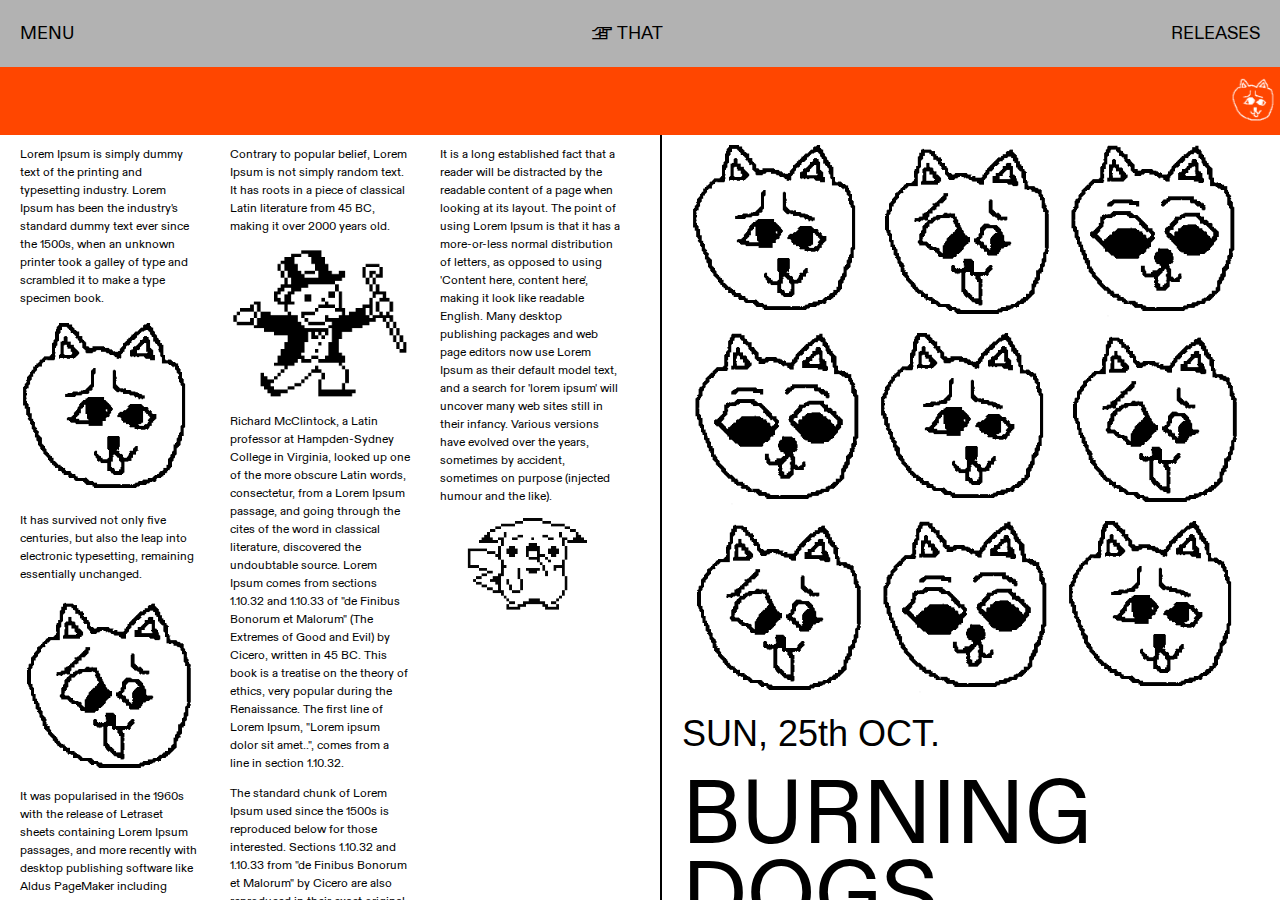
==== index.html @ 6359e63d "Add files via upload" ====
<!DOCTYPE html>
<html lang="en">
<title>GH Digital Strategy Consulting</title>
<meta http-equiv="Content-Type" content="text/html" charset="UTF-8">
<meta name="viewport" content="width=device-width, initial-scale=1">
<link rel="stylesheet" href="https://www.w3schools.com/w3css/4/w3.css">
<link rel="stylesheet" href="main.css">
<script src="https://ajax.googleapis.com/ajax/libs/jquery/3.6.0/jquery.min.js"></script>
<script src="script.js"></script>
<style>
</style>

<!--<link rel="apple-touch-icon" sizes="180x180" href="/apple-touch-icon.png">
<link rel="icon" type="image/png" sizes="32x32" href="/favicon-32x32.png">
<link rel="icon" type="image/png" sizes="16x16" href="/favicon-16x16.png">
<link rel="manifest" href="/site.webmanifest">
<link rel="mask-icon" href="/safari-pinned-tab.svg" color="#5bbad5">
<meta name="msapplication-TileColor" content="#678fa6">
<meta name="theme-color" content="#ffffff">-->



<!--BODY-->
<body>
    <header>
        <!--p>MENU</p-->
        <div class="dropdown">
            <p class="dropbtn">MENU</p>
            <div class="dropdown-content">
                <a href="#news">NEWS</a>
                <a href="#events">EVENTS</a>
                <a href="#about">ABOUT</a>
            </div>
        </div>
        <div id='logo'>
            <!--svg id="Livello_1" data-name="Livello 1" xmlns="http://www.w3.org/2000/svg" width="auto" height="1em" viewBox="0 0 880.6 565.52">
              <path d="M578.71,274.7H876.82v69.48H578.71Zm0,128.46h102.6v73.52H578.71ZM438.14,530H681.31v68.67H438.14ZM681.31,724.7l-243.17-.81V653.6H681.31ZM334.73,600.28l42.81-44.43v168H60v59H741.9V402.35H940.64v-185H294.33L162.65,349.84H60V412H190.11L322.61,274.7H516.5V475.87H438.94V343.37H378.35V472.64l-71.9,67.86h-101v59.78Z" transform="translate(-60.04 -217.34)"/>
            </svg-->
            <p class='logo_mano 0'> THAT</p>
            <img class='logo_mano 1 hidden' src='mani/mano-1.png'>
            <img class='logo_mano 2 hidden' src='mani/mano-2.png'>
            <img class='logo_mano 3 hidden' src='mani/mano-3.png'>
            <img class='logo_mano 4 hidden' src='mani/mano-4.png'>
            <img class='logo_mano 5 hidden' src='mani/mano-5.png'>
            <img class='logo_mano 6 hidden' src='mani/mano-6.png'>
            <img class='logo_mano 7 hidden' src='mani/mano-7.png'>
        </div>
        <p onclick='alert("website in construction!")'>RELEASES</p>
    </header>
    <section class='first'>
        <marquee>
            <img src='gattocarlo.png'>
            <img src='gattocarlo1.png'>
            <img src='gattocarlo2.png'>
            15.06.23 — BURNING DOGS NEW ALBUM RELEASE — CAT FOOD — IN STREAMING AND STORES
        </marquee>
        <div class='mainArea'>
            <div class='columns'>
                <div class='columns_inside column_1'>
                    <p>Lorem Ipsum is simply dummy text of the printing and typesetting industry. Lorem Ipsum has been the industry's standard dummy text ever since the 1500s, when an unknown printer took a galley of type and scrambled it to make a type specimen book.<p>
                    <figure>
                        <img src='gattocarlo.png'>
                    </figure>
                    <p>It has survived not only five centuries, but also the leap into electronic typesetting, remaining essentially unchanged.</p>
                    <figure>
                        <img src='gattocarlo2.png'>
                    </figure>
                    <p>It was popularised in the 1960s with the release of Letraset sheets containing Lorem Ipsum passages, and more recently with desktop publishing software like Aldus PageMaker including versions of Lorem Ipsum.</p>
                </div>
                <div class='columns_inside column_2'>
                    <p>Contrary to popular belief, Lorem Ipsum is not simply random text. It has roots in a piece of classical Latin literature from 45 BC, making it over 2000 years old.</p>
                    <figure>
                        <img src='monopoly.gif'>
                    </figure>
                    <p>Richard McClintock, a Latin professor at Hampden-Sydney College in Virginia, looked up one of the more obscure Latin words, consectetur, from a Lorem Ipsum passage, and going through the cites of the word in classical literature, discovered the undoubtable source. Lorem Ipsum comes from sections 1.10.32 and 1.10.33 of "de Finibus Bonorum et Malorum" (The Extremes of Good and Evil) by Cicero, written in 45 BC. This book is a treatise on the theory of ethics, very popular during the Renaissance. The first line of Lorem Ipsum, "Lorem ipsum dolor sit amet..", comes from a line in section 1.10.32.</p>
                    <p>The standard chunk of Lorem Ipsum used since the 1500s is reproduced below for those interested. Sections 1.10.32 and 1.10.33 from "de Finibus Bonorum et Malorum" by Cicero are also reproduced in their exact original form, accompanied by English versions from the 1914 translation by H. Rackham.</p>
                    <br>
                </div>
                <div class='columns_inside column_3'>
                    <p>It is a long established fact that a reader will be distracted by the readable content of a page when looking at its layout. The point of using Lorem Ipsum is that it has a more-or-less normal distribution of letters, as opposed to using 'Content here, content here', making it look like readable English. Many desktop publishing packages and web page editors now use Lorem Ipsum as their default model text, and a search for 'lorem ipsum' will uncover many web sites still in their infancy. Various versions have evolved over the years, sometimes by accident, sometimes on purpose (injected humour and the like).</p>
                    <figure>
                        <img src='pikachu.png'>
                    </figure>
                </div>
            </div>
            <div class='right_side'>
                <div class="row"> 
                    <div class="column">
                        <img src='gattocarlo.png'>
                        <img src='gattocarlo1.png'>
                        <img src='gattocarlo2.png'>
                    </div>
                    <div class="column">
                        <img src='gattocarlo2.png'>
                        <img src='gattocarlo.png'>
                        <img src='gattocarlo1.png'>
                    </div>
                    <div class="column">
                        <img src='gattocarlo1.png'>
                        <img src='gattocarlo2.png'>
                        <img src='gattocarlo.png'>
                    </div>
                </div>
                <h1>SUN, 25th OCT.</h1>
                <p class='bigTitle'>BURNING DOGS</p class='bigTitle'>
                <br>
                <p class='bigTitle'>21:00–04:00</p class='bigTitle'>
                <div class='columns'>
                    <div class='columns_inside column_1'>
                        <p><b>Lorem Ipsum</b> is simply dummy text of the printing and typesetting industry. Lorem Ipsum has been the industry's standard dummy text ever since the 1500s, when an unknown printer took a galley of type and scrambled it to make a type specimen book.<p>
                    </div>
                    <div class='columns_inside column_2'>
                        <p><b>Contrary to popular belief</b>, Lorem Ipsum is not simply random text. It has roots in a piece of classical Latin literature from 45 BC, making it over 2000 years old.</p>
                        <p>Richard McClintock, a Latin professor at Hampden-Sydney College in Virginia, looked up one of the more obscure Latin words.</p>
                    </div>
                </div>
                <div class="row row_black"> 
                    <div class="column">
                        <img src='gattocarlo.png'>
                        <img src='gattocarlo1.png'>
                        <img src='gattocarlo2.png'>
                    </div>
                    <div class="column">
                        <img src='gattocarlo2.png'>
                        <img src='gattocarlo.png'>
                        <img src='gattocarlo1.png'>
                    </div>
                    <div class="column">
                        <img src='gattocarlo1.png'>
                        <img src='gattocarlo2.png'>
                        <img src='gattocarlo.png'>
                    </div>
                </div>
            </div>
        </div>
    </section>
    <p>ciao</p>
</body>

</html>
---- main.css ----
/*OVERALL*/
@font-face{
  font-family: Diatype;
  src: url(ThatDiatype-Regular.woff);
  font-weight: lighter;
  font-style: normal;
}

:root {
	--fontSizeS: .8em;
	--fontSizeM: 1.2em;
	--fontSizeL: 3em;
	--grey: #b2b2b2;
	--orange: rgb(255,70,0);
	--black: #161616;
	--margin: 20px;
}

* {
	font-family: Diatype;

  /*unselectable*/
  -webkit-user-select: none;  
  -moz-user-select: none;
  -ms-user-select: none;
  user-select: none;

  /*hide scrollbar*/
  -ms-overflow-style: none;
  scrollbar-width: none;

  cursor: url("data:image/svg+xml,%3Csvg id='Livello_1' data-name='Livello 1' xmlns='http://www.w3.org/2000/svg' width='45' height='30' viewBox='0 0 66.04 85.66'%3E%3Cdefs%3E%3Cstyle%3E .cls-1 %7B fill: %23fff; %7D %3C/style%3E%3C/defs%3E%3Cpolygon class='cls-1' points='42.15 83.9 64.35 61.7 57.63 54.99 57.63 39.51 21.86 3.75 15.28 10.34 26.68 21.74 3.34 45.08 42.15 83.9'/%3E%3Cpath d='M35.65,29,18,11.29l4.12-4.11L39.77,24.84ZM27.8,36.8l-6.07-6.08,4.35-4.36,6.08,6.08Zm1.1,15.55L14.5,37.94l4.06-4.06L33,48.28ZM11.25,41.2,25.66,55.61l-4.17,4.16L7,45.41Zm31.34,25,3.54-3.54-6-6-.24-8.28,7.66-7.66L44,37.18,36.13,45l-4.59-4.59L43.45,28.52,54.94,40l-.29,16,7.71,7.71L66,60,60,53.93l0-15.65L21.73,0l-11,11L22.54,22.73,0,45.27,40.39,85.66l3.49-3.49L25.08,63.36l10-10-.1,5.16Z'/%3E%3C/svg%3E%0A"), pointer!important;
}
*::-webkit-scrollbar {
  display: none;
}

body {
	padding: var(--margin);
}

header {
	position: fixed;
	top: 0;
	left: 0;
	width: 100%;
	padding: var(--margin);
	background-color: var(--grey);
	display: flex;
	justify-content: space-between;
	font-size: var(--fontSizeM);
	z-index: 2;
}

header p {
	position: relative;
	margin: 0;
}
header #logo {
	display: flex;
	align-items: baseline;
}
header #logo p {
	margin-left: 10px;
}

header p:not(.logo_mano):hover {
	color: white;
	background-color: var(--black);
}
/*header p.header_logo:hover {
	background-color: var(--orange);
}*/
header #logo img {
	height: 1.4em;
}
/*header #logo img:hover {
	background-color: var(--orange);
}*/
header #logo .hidden {
	display: none;
}

header .dropbtn {
  background-color: var(--grey);
  color: black;
  padding: 0px;
  border: none;
}

/* The container <div> - needed to position the dropdown content */
header .dropdown {
  position: relative;
  display: inline-block;
}

/* Dropdown Content (Hidden by Default) */
.dropdown-content {
  display: none;
  position: absolute;
  background-color: #f1f1f1;
  min-width: 160px;
  box-shadow: 0px 8px 16px 0px rgba(0,0,0,0.2);
  z-index: 1;
}

/* Links inside the dropdown */
.dropdown-content a {
  color: black;
  padding: 0;
  text-decoration: none;
  display: block;
}

/* Change color of dropdown links on hover */
.dropdown-content a:hover {
	background-color: var(--black);
	color: white;
}

/* Show the dropdown menu on hover */
.dropdown:hover .dropdown-content {
	display: block;
}

/* Change the background color of the dropdown button when the dropdown content is shown */
.dropdown:hover .dropbtn {
	background-color: var(--black);
	color: white;
}




section.first {
	margin-top: calc(1.8em + calc(var(--margin) * 2));
	position: absolute;
	left: 0;
	top: 0;
}
section.first marquee {
	width: 100vw;
	font-size: var(--fontSizeL);
	background-color: var(--orange);
	color: white;
	z-index: 1;
	position: fixed;
}
section.first marquee > img {
	height: 1em;
	margin-bottom: 10px;
	filter: invert();
}

section .mainArea {
	position: relative;
	display: flex;
	margin-top: 4.4em;
	overflow: hidden;
}

section .columns {
	display: flex;
	width: calc(50% - 20px);
	padding-left: var(--margin);
	justify-content: space-between;
	height: calc(100vh - 8.9em);

  overflow: auto;
}
section .columns p {
	font-size: var(--fontSizeS);
}

section .columns > .columns_inside {
	width: 30%;
	padding-bottom: var(--margin);
}
section .columns > .columns_inside figure {
	width: 100%;
	margin: 0;
}
section .columns > .columns_inside figure img {
	width: 100%;
}

section.first .right_side {
	background-color: white;
	width: calc(50% - 20px);
	padding-left: var(--margin);
	padding-right: var(--margin);
	position: absolute;
	top: 0;
	right: 0;
	height: 100%;
	border-left: 2px solid black;

	height: calc(100vh - 8.9em);
  overflow: auto;
}

section.first .right_side p,
section.first .right_side h2 {
	margin: 0;
}


.row {
  display: flex;
  flex-wrap: wrap;
  padding: 0 4px;
}

/* Create four equal columns that sits next to each other */
.column {
  flex: 33%;
  max-width: 33%;
  padding: 0 4px;
}

.column img {
  margin-top: 8px;
  vertical-align: middle;
  width: 100%;
}

.bigTitle {
	font-size: 6em;
	line-height: 90%;
}

section .right_side .columns {
	display: flex;
	width: 100%;
	padding: 0;
	justify-content: space-between;
	margin-top: 10px;
	height: auto;
}
section .right_side .columns > .columns_inside {
	width: 48%;
}
section .right_side .row_black img {
	filter: invert();
	background-color: white;
}
section .right_side .row_black {
	padding: 0;
	margin-bottom: 20px;
} 
section .right_side .row_black .column {
	padding: 0;
}
section .right_side .row_black .column img {
	margin: 0;
}
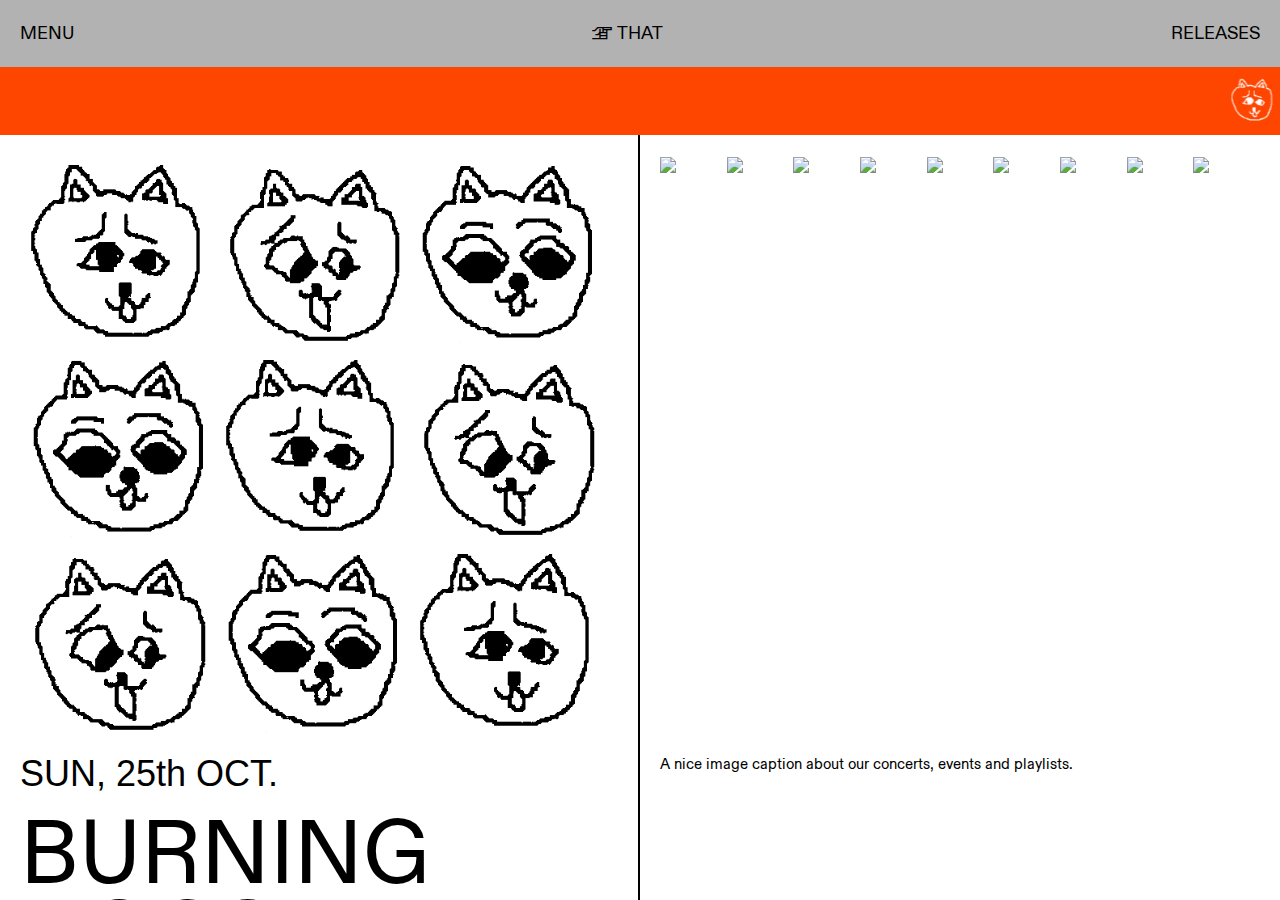
==== commit c8b68272: "Add files via upload" ====
--- a/index.html
+++ b/index.html
@@ -55,36 +55,8 @@
             15.06.23 — BURNING DOGS NEW ALBUM RELEASE — CAT FOOD — IN STREAMING AND STORES
         </marquee>
         <div class='mainArea'>
-            <div class='columns'>
-                <div class='columns_inside column_1'>
-                    <p>Lorem Ipsum is simply dummy text of the printing and typesetting industry. Lorem Ipsum has been the industry's standard dummy text ever since the 1500s, when an unknown printer took a galley of type and scrambled it to make a type specimen book.<p>
-                    <figure>
-                        <img src='gattocarlo.png'>
-                    </figure>
-                    <p>It has survived not only five centuries, but also the leap into electronic typesetting, remaining essentially unchanged.</p>
-                    <figure>
-                        <img src='gattocarlo2.png'>
-                    </figure>
-                    <p>It was popularised in the 1960s with the release of Letraset sheets containing Lorem Ipsum passages, and more recently with desktop publishing software like Aldus PageMaker including versions of Lorem Ipsum.</p>
-                </div>
-                <div class='columns_inside column_2'>
-                    <p>Contrary to popular belief, Lorem Ipsum is not simply random text. It has roots in a piece of classical Latin literature from 45 BC, making it over 2000 years old.</p>
-                    <figure>
-                        <img src='monopoly.gif'>
-                    </figure>
-                    <p>Richard McClintock, a Latin professor at Hampden-Sydney College in Virginia, looked up one of the more obscure Latin words, consectetur, from a Lorem Ipsum passage, and going through the cites of the word in classical literature, discovered the undoubtable source. Lorem Ipsum comes from sections 1.10.32 and 1.10.33 of "de Finibus Bonorum et Malorum" (The Extremes of Good and Evil) by Cicero, written in 45 BC. This book is a treatise on the theory of ethics, very popular during the Renaissance. The first line of Lorem Ipsum, "Lorem ipsum dolor sit amet..", comes from a line in section 1.10.32.</p>
-                    <p>The standard chunk of Lorem Ipsum used since the 1500s is reproduced below for those interested. Sections 1.10.32 and 1.10.33 from "de Finibus Bonorum et Malorum" by Cicero are also reproduced in their exact original form, accompanied by English versions from the 1914 translation by H. Rackham.</p>
-                    <br>
-                </div>
-                <div class='columns_inside column_3'>
-                    <p>It is a long established fact that a reader will be distracted by the readable content of a page when looking at its layout. The point of using Lorem Ipsum is that it has a more-or-less normal distribution of letters, as opposed to using 'Content here, content here', making it look like readable English. Many desktop publishing packages and web page editors now use Lorem Ipsum as their default model text, and a search for 'lorem ipsum' will uncover many web sites still in their infancy. Various versions have evolved over the years, sometimes by accident, sometimes on purpose (injected humour and the like).</p>
-                    <figure>
-                        <img src='pikachu.png'>
-                    </figure>
-                </div>
-            </div>
-            <div class='right_side'>
-                <div class="row"> 
+            <div class='feed_side'>
+                <div class="row post"> 
                     <div class="column">
                         <img src='gattocarlo.png'>
                         <img src='gattocarlo1.png'>
@@ -114,7 +86,8 @@
                         <p>Richard McClintock, a Latin professor at Hampden-Sydney College in Virginia, looked up one of the more obscure Latin words.</p>
                     </div>
                 </div>
-                <div class="row row_black"> 
+
+                <div class="row row_black post"> 
                     <div class="column">
                         <img src='gattocarlo.png'>
                         <img src='gattocarlo1.png'>
@@ -131,6 +104,81 @@
                         <img src='gattocarlo.png'>
                     </div>
                 </div>
+                <h1>MON, 06th SEPT.</h1>
+                <p class='bigTitle'>BLACK AND WHITE CATS</p class='bigTitle'>
+                <br>
+                <p class='bigTitle'>22:00–02:00</p class='bigTitle'>
+                <div class='columns'>
+                    <div class='columns_inside column_1'>
+                        <p><b>Lorem Ipsum</b> is simply dummy text of the printing and typesetting industry. Lorem Ipsum has been the industry's standard dummy text ever since the 1500s, when an unknown printer took a galley of type and scrambled it to make a type specimen book.<p>
+                    </div>
+                    <div class='columns_inside column_2'>
+                        <p><b>Contrary to popular belief</b>, Lorem Ipsum is not simply random text. It has roots in a piece of classical Latin literature from 45 BC, making it over 2000 years old.</p>
+                        <p>Richard McClintock, a Latin professor at Hampden-Sydney College in Virginia, looked up one of the more obscure Latin words.</p>
+                    </div>
+                </div>
+
+                <figure class='post'>
+                    <img src='post/post4.png'>
+                </figure>
+                <h1>TUE, 06th JUN.</h1>
+                <p class='bigTitle'> THAT WELCOMES FRED AGAIN</p class='bigTitle'>
+                <div class='columns'>
+                    <div class='columns_inside column_1'>
+                        <p><b>Lorem Ipsum</b> is simply dummy text of the printing and typesetting industry. Lorem Ipsum has been the industry's standard dummy text ever since the 1500s, when an unknown printer took a galley of type and scrambled it to make a type specimen book.<p>
+                    </div>
+                    <div class='columns_inside column_2'>
+                        <p><b>Contrary to popular belief</b>, Lorem Ipsum is not simply random text. It has roots in a piece of classical Latin literature from 45 BC, making it over 2000 years old.</p>
+                        <p>Richard McClintock, a Latin professor at Hampden-Sydney College in Virginia, looked up one of the more obscure Latin words.</p>
+                    </div>
+                </div>
+
+                <figure class='post'>
+                    <img src='post/post3.png'>
+                </figure>
+                <h1>MON, 05th JUN.</h1>
+                <p class='bigTitle'> THAT PRESENTS: OUR NEW TECHNO PLAYLIST</p class='bigTitle'>
+                <div class='columns'>
+                    <div class='columns_inside column_1'>
+                        <p><b>Lorem Ipsum</b> is simply dummy text of the printing and typesetting industry. Lorem Ipsum has been the industry's standard dummy text ever since the 1500s, when an unknown printer took a galley of type and scrambled it to make a type specimen book.<p>
+                    </div>
+                    <div class='columns_inside column_2'>
+                        <p><b>Contrary to popular belief</b>, Lorem Ipsum is not simply random text. It has roots in a piece of classical Latin literature from 45 BC, making it over 2000 years old.</p>
+                        <p>Richard McClintock, a Latin professor at Hampden-Sydney College in Virginia, looked up one of the more obscure Latin words.</p>
+                    </div>
+                </div>
+            </div>
+            <div class='columns'>
+                <div class='gallery'>
+                    <figure>
+                        <img src='post/post9.png'>
+                    </figure>
+                    <figure>
+                        <img src='post/post1.png'>
+                    </figure>
+                    <figure>
+                        <img src='post/post2.png'>
+                    </figure>
+                    <figure>
+                        <img src='post/post3.png'>
+                    </figure>
+                    <figure>
+                        <img src='post/post4.png'>
+                    </figure>
+                    <figure>
+                        <img src='post/post5.png'>
+                    </figure>
+                    <figure>
+                        <img src='post/post6.png'>
+                    </figure>
+                    <figure>
+                        <img src='post/post7.png'>
+                    </figure>
+                    <figure>
+                        <img src='post/post8.png'>
+                    </figure>
+                </div>
+                <figcaption>A nice image caption about our concerts, events and playlists.</figcaption>
             </div>
         </div>
     </section>
--- a/main.css
+++ b/main.css
@@ -153,21 +153,80 @@
 }
 
 section .mainArea {
+	width: 100vw;
 	position: relative;
 	display: flex;
 	margin-top: 4.4em;
 	overflow: hidden;
+	flex-direction: row-reverse;
 }
 
 section .columns {
-	display: flex;
-	width: calc(50% - 20px);
-	padding-left: var(--margin);
+	width: 50%;
+	padding: var(--margin);
 	justify-content: space-between;
 	height: calc(100vh - 8.9em);
 
   overflow: auto;
 }
+
+section .columns .gallery {
+	margin: 0;
+	width: 100%;
+	height: calc(50vw - 40px);
+	display: flex;
+	overflow: scroll;
+	height: calc(50vw - 40px);
+}
+section .columns .gallery > figure {
+	margin: 0;
+	width: 100%;
+	height: 100%;
+	position: relative;
+}
+section .columns .gallery > figure > img {
+	height: 100%;
+}
+
+
+.imageArrowLeft {
+	content: "";
+	position: absolute;
+	width: 50%;
+	top: 0;
+	left: 0;
+	padding-right: 0;
+	padding-left: 0;
+	height: 100%;
+	opacity: 0;
+	transition: opacity 0.4s;
+	cursor: url("data:image/svg+xml,%3Csvg id='Livello_1' data-name='Livello 1' xmlns='http://www.w3.org/2000/svg' width='71.92' height='46.19' viewBox='0 0 71.92 46.19'%3E%3Cdefs%3E%3Cstyle%3E .cls-1 %7B fill: %23fff; %7D %3C/style%3E%3C/defs%3E%3Cpolygon class='cls-1' points='71.92 43.76 71.92 13.16 62.66 13.16 51.99 2.49 2.68 2.49 2.68 11.57 18.41 11.57 18.41 43.76 71.92 43.76'/%3E%3Cpath d='M29.56,10.36H5.21V4.68H29.56Zm0,10.82H21.18v-6h8.38ZM41,31.14H21.18V25.53H41ZM21.18,35.63H41v5.74l-19.86.07ZM60,31.28V26.39H51.8l-5.88-5.54V10.29H41V21.11H34.64V4.68H50.48L61.3,15.9H71.92V10.82H63.54L52.79,0H0V15.11H16.23V46.19H71.92V41.37H46V27.65l3.5,3.63Z' transform='translate(0 0)'/%3E%3C/svg%3E%0A"), pointer!important;
+}
+.imageArrowRight {
+	content: "";
+	position: absolute;
+	width: 50%; /*40px;*/
+	top: 0;
+	right: 0;
+	padding-right: 0; /*20px;*/
+	padding-left: 0; /*20px;*/
+	height: 100%;
+	opacity: 0;
+	transition: opacity 0.4s;
+	cursor: url("data:image/svg+xml,%3Csvg id='Livello_1' data-name='Livello 1' xmlns='http://www.w3.org/2000/svg' width='71.92' height='46.19' viewBox='0 0 71.92 46.19'%3E%3Cdefs%3E%3Cstyle%3E .cls-1 %7B fill: %23fff; %7D %3C/style%3E%3C/defs%3E%3Cpolygon class='cls-1' points='0 43.76 0 13.16 9.26 13.16 19.93 2.49 69.24 2.49 69.24 11.57 53.51 11.57 53.51 43.76 0 43.76'/%3E%3Cpath d='M42.36,4.68H66.71v5.68H42.36Zm0,10.5h8.38v6H42.36ZM30.88,25.53H50.74v5.61H30.88ZM50.74,41.44l-19.86-.07V35.63H50.74ZM22.43,31.28l3.5-3.63V41.37H0v4.82H55.69V15.11H71.92V0H19.13L8.38,10.82H0V15.9H10.62L21.44,4.68H37.28V21.11H31V10.29H26V20.85l-5.88,5.54H11.88v4.89Z'/%3E%3C/svg%3E%0A"), pointer!important;
+}
+.imageArrowLeft:hover, .imageArrowRight:hover {
+	opacity: 1;
+}
+.imageArrowLeft:hover {
+	cursor: url("data:image/svg+xml,%3Csvg id='Livello_1' data-name='Livello 1' xmlns='http://www.w3.org/2000/svg' width='71.92' height='46.19' viewBox='0 0 71.92 46.19'%3E%3Cdefs%3E%3Cstyle%3E .cls-1 %7B fill: %23fff; %7D %3C/style%3E%3C/defs%3E%3Cpolygon class='cls-1' points='71.92 43.76 71.92 13.16 62.66 13.16 51.99 2.49 2.68 2.49 2.68 11.57 18.41 11.57 18.41 43.76 71.92 43.76'/%3E%3Cpath d='M29.56,10.36H5.21V4.68H29.56Zm0,10.82H21.18v-6h8.38ZM41,31.14H21.18V25.53H41ZM21.18,35.63H41v5.74l-19.86.07ZM60,31.28V26.39H51.8l-5.88-5.54V10.29H41V21.11H34.64V4.68H50.48L61.3,15.9H71.92V10.82H63.54L52.79,0H0V15.11H16.23V46.19H71.92V41.37H46V27.65l3.5,3.63Z' transform='translate(0 0)'/%3E%3C/svg%3E%0A"), pointer;
+}
+.imageArrowRight:hover {
+	cursor: url("data:image/svg+xml,%3Csvg id='Livello_1' data-name='Livello 1' xmlns='http://www.w3.org/2000/svg' width='71.92' height='46.19' viewBox='0 0 71.92 46.19'%3E%3Cdefs%3E%3Cstyle%3E .cls-1 %7B fill: %23fff; %7D %3C/style%3E%3C/defs%3E%3Cpolygon class='cls-1' points='0 43.76 0 13.16 9.26 13.16 19.93 2.49 69.24 2.49 69.24 11.57 53.51 11.57 53.51 43.76 0 43.76'/%3E%3Cpath d='M42.36,4.68H66.71v5.68H42.36Zm0,10.5h8.38v6H42.36ZM30.88,25.53H50.74v5.61H30.88ZM50.74,41.44l-19.86-.07V35.63H50.74ZM22.43,31.28l3.5-3.63V41.37H0v4.82H55.69V15.11H71.92V0H19.13L8.38,10.82H0V15.9H10.62L21.44,4.68H37.28V21.11H31V10.29H26V20.85l-5.88,5.54H11.88v4.89Z'/%3E%3C/svg%3E%0A"), pointer;
+}
+
+
+/*––––––*/
 section .columns p {
 	font-size: var(--fontSizeS);
 }
@@ -184,24 +243,35 @@
 	width: 100%;
 }
 
-section.first .right_side {
+section.first .feed_side {
 	background-color: white;
-	width: calc(50% - 20px);
-	padding-left: var(--margin);
-	padding-right: var(--margin);
+	width: 50%;
+	padding: var(--margin);
 	position: absolute;
 	top: 0;
-	right: 0;
-	height: 100%;
-	border-left: 2px solid black;
+	left: 0;
+	height: 100%;
+	border-right: 2px solid black;
 
 	height: calc(100vh - 8.9em);
   overflow: auto;
 }
 
-section.first .right_side p,
-section.first .right_side h2 {
-	margin: 0;
+section.first .feed_side p,
+section.first .feed_side h2 {
+	margin: 0;
+}
+section.first .feed_side figure {
+	margin: 0;
+	width: 100%;
+}
+section.first .feed_side figure > img {
+	width: 100%;
+}
+section.first .feed_side .post:not(:first-child) {
+	margin-top: 2em;
+	padding-top: 2em;
+	border-top: 2px solid var(--orange);
 }
 
 
@@ -229,7 +299,7 @@
 	line-height: 90%;
 }
 
-section .right_side .columns {
+section .feed_side .columns {
 	display: flex;
 	width: 100%;
 	padding: 0;
@@ -237,20 +307,20 @@
 	margin-top: 10px;
 	height: auto;
 }
-section .right_side .columns > .columns_inside {
+section .feed_side .columns > .columns_inside {
 	width: 48%;
 }
-section .right_side .row_black img {
+section .feed_side .row_black img {
 	filter: invert();
 	background-color: white;
 }
-section .right_side .row_black {
+section .feed_side .row_black {
 	padding: 0;
 	margin-bottom: 20px;
 } 
-section .right_side .row_black .column {
+section .feed_side .row_black .column {
 	padding: 0;
 }
-section .right_side .row_black .column img {
+section .feed_side .row_black .column img {
 	margin: 0;
 } 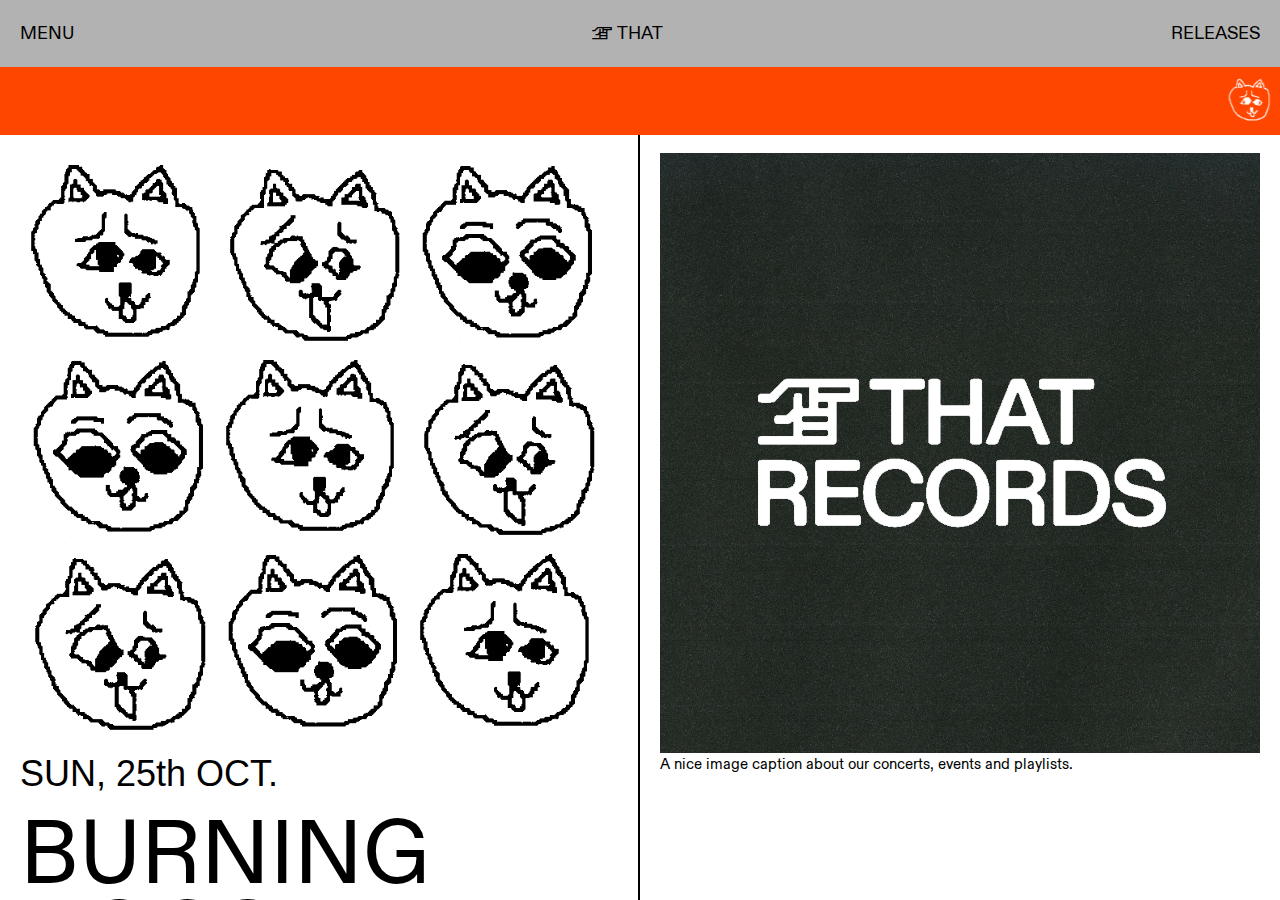
==== commit ea69471b: "Update index.html" ====
--- a/index.html
+++ b/index.html
@@ -1,6 +1,6 @@
 <!DOCTYPE html>
 <html lang="en">
-<title>GH Digital Strategy Consulting</title>
+<title>THAT RECORDS</title>
 <meta http-equiv="Content-Type" content="text/html" charset="UTF-8">
 <meta name="viewport" content="width=device-width, initial-scale=1">
 <link rel="stylesheet" href="https://www.w3schools.com/w3css/4/w3.css">
@@ -185,4 +185,4 @@
     <p>ciao</p>
 </body>
 
-</html>+</html>
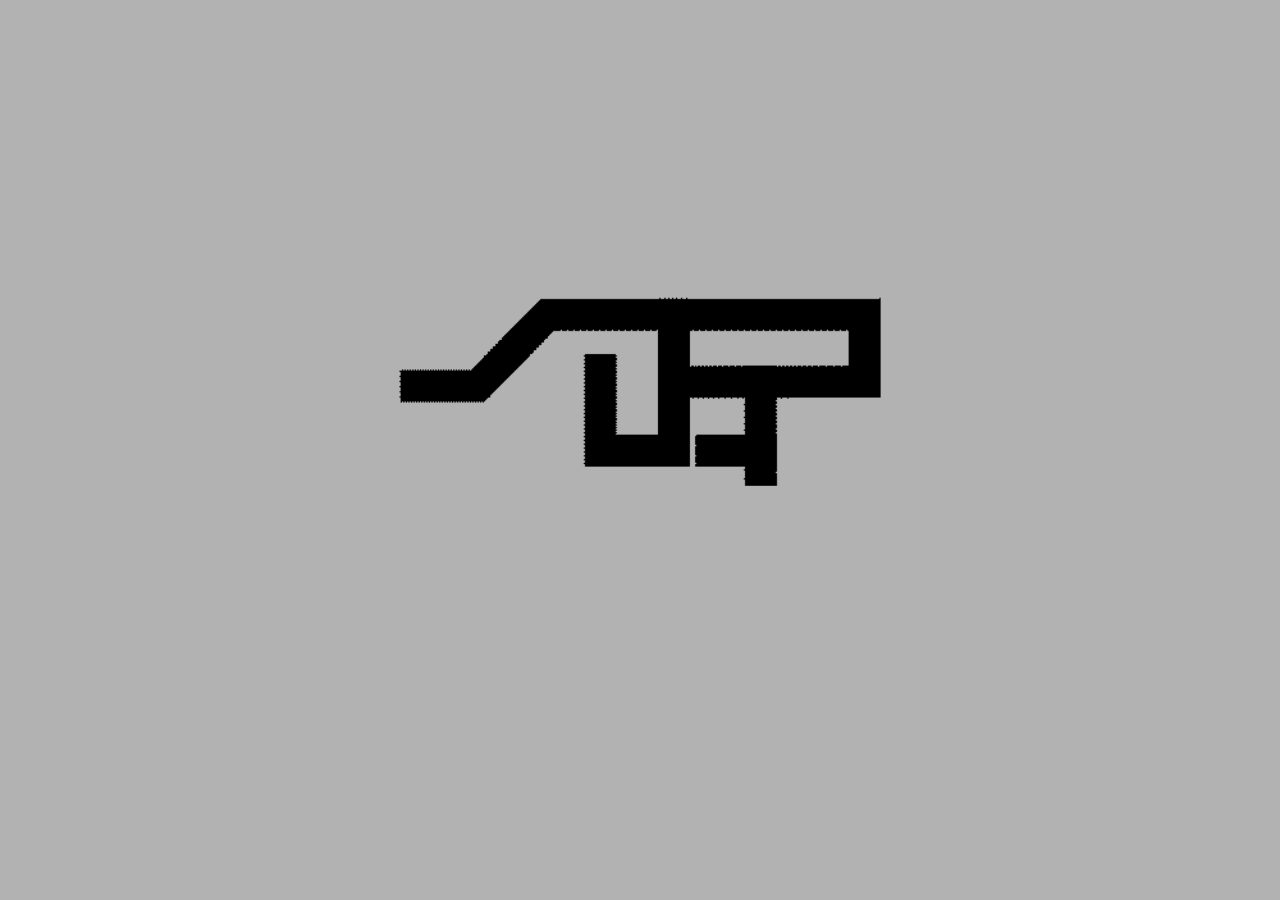
==== commit 80f933e1: "Add files via upload" ====
--- a/index.html
+++ b/index.html
@@ -22,13 +22,16 @@
 
 <!--BODY-->
 <body>
+    <div class='loader_background'>
+    <img class='loader' src="loader_2.gif"></div>
+
     <header>
         <!--p>MENU</p-->
         <div class="dropdown">
-            <p class="dropbtn">MENU</p>
+            <p class="dropbtn">NEWS</p>
             <div class="dropdown-content">
-                <a href="#news">NEWS</a>
-                <a href="#events">EVENTS</a>
+                <a href="#news" class="hidden">NEWS</a>
+                <a href="#shop">SHOP</a>
                 <a href="#about">ABOUT</a>
             </div>
         </div>
@@ -45,7 +48,7 @@
             <img class='logo_mano 6 hidden' src='mani/mano-6.png'>
             <img class='logo_mano 7 hidden' src='mani/mano-7.png'>
         </div>
-        <p onclick='alert("website in construction!")'>RELEASES</p>
+        <a href='player.html'  style='text-decoration: none;'>PLAYER</a>
     </header>
     <section class='first'>
         <marquee>
@@ -54,8 +57,43 @@
             <img src='gattocarlo2.png'>
             15.06.23 — BURNING DOGS NEW ALBUM RELEASE — CAT FOOD — IN STREAMING AND STORES
         </marquee>
+
+        <!--SHOP-->
+        <div id='shop' class='feed_side hidden'>
+            <div class="row post"> 
+                <figure>
+                    <img src='post/post3.png'>
+                </figure>
+                <p>Ticket</p>
+
+                <figure>
+                    <img src='post/post4.png'>
+                </figure>
+                <p>Ticket</p>
+
+                <figure>
+                    <img src='post/post5.png'>
+                </figure>
+                <p>Ticket</p>
+            </div>
+        </div>
+
+        <!--ABOUT-->
+        <div id='about' class='feed_side hidden'>
+            <p> THAT Records is a team of four passionate graphic design students who believe in the power of disruptive music and innovative genres. Our mission is simple yet audacious: to discover, support, and share the most exciting and boundary-pushing sounds from around the world.</p>
+            <p>As young creatives, we have always been drawn to the unconventional, the experimental, and the fresh. Our diverse backgrounds and shared love for music have brought us together, fueling our collective desire to challenge the status quo and redefine what it means to be a record label in the modern age.</p>
+            <p> THAT Records is a haven for artists who dare to push the boundaries of music. We're not interested in replicating what's already out there; instead, we actively seek out artists who are unafraid to experiment, innovate, and disrupt established norms. Whether it's a fusion of genres, unconventional song structures, or groundbreaking production techniques, we are here to amplify the voices of those who are redefining the musical landscape.</p>
+            <p>Our mission includes:<br>
+             Discovering hidden gems: We tirelessly scour the underground music scene, from basement gigs to internet rabbit holes, in search of artists with raw talent and a unique perspective. Our team has a knack for spotting the next big thing before it hits the mainstream, and we take pride in bringing these hidden gems to the forefront.<br>
+             Nurturing artistic growth: We understand the importance of artistic development and provide our signed artists with the support and resources they need to flourish. From studio time and production assistance to mentorship and collaboration opportunities, we are committed to helping our artists hone their craft and reach their full potential.<br>
+             Amplifying innovative sounds: We believe that truly groundbreaking music deserves a global platform. Through our extensive network and strategic partnerships, we ensure that our artists' voices are heard by a wider audience. Whether it's securing distribution deals, organizing showcases, or curating immersive experiences, we go the extra mile to showcase the innovative sounds that define  THAT Records.<br>
+             Fostering a community: We're not just a label; we're a community of like-minded individuals who are passionate about pushing the boundaries of music. We organize events, workshops, and networking opportunities to foster connections between artists, fans, and industry professionals. Together, we create an environment where creativity thrives and innovation flourishes.</p>
+            <p>At  THAT Records, we invite you to embark on a musical journey unlike any other. Explore our artist roster, immerse yourself in our curated playlists, and stay up-to-date with the latest trends in disruptive music. Whether you're an artist, a music lover, or an industry insider, we welcome you to be part of our ever-evolving movement.</p>
+            <p>Together, let's redefine the future of music. How about  THAT ?</p>
+        </div>
+
         <div class='mainArea'>
-            <div class='feed_side'>
+            <div id='news' class='feed_side'>
                 <div class="row post"> 
                     <div class="column">
                         <img src='gattocarlo.png'>
@@ -74,9 +112,9 @@
                     </div>
                 </div>
                 <h1>SUN, 25th OCT.</h1>
-                <p class='bigTitle'>BURNING DOGS</p class='bigTitle'>
+                <p class='bigTitle'>BURNING DOGS
                 <br>
-                <p class='bigTitle'>21:00–04:00</p class='bigTitle'>
+                21:00–04:00</p class='bigTitle'>
                 <div class='columns'>
                     <div class='columns_inside column_1'>
                         <p><b>Lorem Ipsum</b> is simply dummy text of the printing and typesetting industry. Lorem Ipsum has been the industry's standard dummy text ever since the 1500s, when an unknown printer took a galley of type and scrambled it to make a type specimen book.<p>
@@ -105,9 +143,9 @@
                     </div>
                 </div>
                 <h1>MON, 06th SEPT.</h1>
-                <p class='bigTitle'>BLACK AND WHITE CATS</p class='bigTitle'>
+                <p class='bigTitle'>BLACK AND WHITE CATS
                 <br>
-                <p class='bigTitle'>22:00–02:00</p class='bigTitle'>
+                22:00–02:00</p class='bigTitle'>
                 <div class='columns'>
                     <div class='columns_inside column_1'>
                         <p><b>Lorem Ipsum</b> is simply dummy text of the printing and typesetting industry. Lorem Ipsum has been the industry's standard dummy text ever since the 1500s, when an unknown printer took a galley of type and scrambled it to make a type specimen book.<p>
@@ -148,6 +186,10 @@
                     </div>
                 </div>
             </div>
+
+
+
+            <!--RIGHT-->
             <div class='columns'>
                 <div class='gallery'>
                     <figure>
@@ -182,7 +224,6 @@
             </div>
         </div>
     </section>
-    <p>ciao</p>
 </body>
 
-</html>
+</html>--- a/main.css
+++ b/main.css
@@ -39,6 +39,36 @@
 	padding: var(--margin);
 }
 
+.loader {
+	position:absolute;
+	top:50%;
+	left:50%;
+	z-index:10;
+	width:40vw;
+	height: auto;
+	transform: translate(-50%,-50%);
+	/*animation-name: fadeToNothing;*/
+	/*animation-duration: 4s;*/
+	/*animation-iteration-count: 1;*/
+}
+.loader_background {
+	position:absolute;
+	top:0;
+	left:0;
+	z-index: 9;
+	width: 100%;
+	height: 100%;
+	background-color: var(--grey);
+	/*animation-name: fadeToNothing;*/
+	/*animation-duration: 4s;*/
+	/*animation-iteration-count: 1;*/
+}
+@keyframes fadeToNothing {
+  0% {opacity: 1;}
+  80% {opacity: 1;}
+  100% {opacity: 0;};
+}
+
 header {
 	position: fixed;
 	top: 0;
@@ -49,7 +79,7 @@
 	display: flex;
 	justify-content: space-between;
 	font-size: var(--fontSizeM);
-	z-index: 2;
+	z-index: 4;
 }
 
 header p {
@@ -111,6 +141,9 @@
   text-decoration: none;
   display: block;
 }
+.dropdown-content a.hidden {
+  display: none;
+}
 
 /* Change color of dropdown links on hover */
 .dropdown-content a:hover {
@@ -138,18 +171,25 @@
 	left: 0;
 	top: 0;
 }
-section.first marquee {
+section.first marquee,
+section.player marquee {
 	width: 100vw;
 	font-size: var(--fontSizeL);
 	background-color: var(--orange);
 	color: white;
-	z-index: 1;
+	z-index: 3;
 	position: fixed;
 }
 section.first marquee > img {
 	height: 1em;
 	margin-bottom: 10px;
 	filter: invert();
+}
+section.player marquee {
+	margin-top: calc(.6em + calc(var(--margin) * 2));
+	position: absolute;
+	left: 0;
+	top: 0;
 }
 
 section .mainArea {
@@ -229,6 +269,7 @@
 /*––––––*/
 section .columns p {
 	font-size: var(--fontSizeS);
+	line-height: 120%;
 }
 
 section .columns > .columns_inside {
@@ -252,10 +293,28 @@
 	left: 0;
 	height: 100%;
 	border-right: 2px solid black;
+	transition: .6s transform ease-in-out;
 
 	height: calc(100vh - 8.9em);
   overflow: auto;
 }
+section.first .feed_side.hidden {
+	transform: translate(-100%,0);
+}
+
+#shop {
+	margin-top: 4.4em;
+	z-index: 2;
+	background-color: var(--grey);
+}
+#about {
+	margin-top: 4.4em;
+	z-index: 2;
+	background-color: var(--orange);
+}
+#shop figure:not(:first-child) {
+	margin-top: 2em;
+}
 
 section.first .feed_side p,
 section.first .feed_side h2 {
@@ -268,7 +327,7 @@
 section.first .feed_side figure > img {
 	width: 100%;
 }
-section.first .feed_side .post:not(:first-child) {
+section.first .feed_side:not(#shop) .post:not(:first-child) {
 	margin-top: 2em;
 	padding-top: 2em;
 	border-top: 2px solid var(--orange);
@@ -323,4 +382,136 @@
 }
 section .feed_side .row_black .column img {
 	margin: 0;
-} +} 
+
+
+.player {
+	position: absolute;
+	top: 0;
+	left: 0;
+	background-color: var(--black);
+	width: 100%;
+	height: 100vh;
+	overflow: hidden;
+	z-index: 1;
+}
+.playerGif {
+	position:absolute;
+	top:50%;
+	left:50%;
+	z-index:10;
+	width:40vw;
+	height: auto;
+	transform: translate(-50%,-50%);
+}
+.playerGif.hidden {
+	display: none;
+}
+audio {
+	position:absolute;
+	top:calc(calc(50% + 20vw) + 40px);
+	left:50%;
+	z-index:11;
+	width:40vw;
+	height: auto;
+	transform: translate(-50%,-50%);
+
+	display: none;
+}
+.controlContainer {
+	position:absolute;
+	top:calc(calc(50% + 20vw) + 40px);
+	left:50%;
+	z-index:11;
+	width:40vw;
+	height: auto;
+	transform: translate(-50%,-50%);
+	background-color: white;
+}
+
+.audio-player {
+  width: 40vw;
+  padding: 0;
+  margin: 0;
+}
+
+.player-controls {
+  position: relative;
+  display: flex;
+  justify-content: space-between;
+  align-items: center;
+}
+
+#radioIcon {
+  width: 30px;
+  height: 30px;
+  background: url('https://img.icons8.com/ios/50/000000/microphone.png') no-repeat center;
+  background-size: contain;
+}
+
+#playAudio {
+  -webkit-appearance: none;
+  outline: none;
+  cursor: pointer!important;
+  border: none;
+  width: 60px;
+  height: 60px;
+  background: url('https://img.icons8.com/play') no-repeat center;
+  background-size: contain;
+}
+
+#playAudio.pause {
+  background: url('https://img.icons8.com/pause') no-repeat center;
+  background-size: contain;
+}
+
+#leftHand {
+	width: 60px;
+	height: 60px;
+	cursor: pointer;
+	background: url("data:image/svg+xml,%3Csvg id='Livello_1' data-name='Livello 1' xmlns='http://www.w3.org/2000/svg' width='71.92' height='46.19' viewBox='0 0 71.92 46.19'%3E%3Cdefs%3E%3Cstyle%3E .cls-1 %7B fill: %23fff; %7D %3C/style%3E%3C/defs%3E%3Cpolygon class='cls-1' points='71.92 43.76 71.92 13.16 62.66 13.16 51.99 2.49 2.68 2.49 2.68 11.57 18.41 11.57 18.41 43.76 71.92 43.76'/%3E%3Cpath d='M29.56,10.36H5.21V4.68H29.56Zm0,10.82H21.18v-6h8.38ZM41,31.14H21.18V25.53H41ZM21.18,35.63H41v5.74l-19.86.07ZM60,31.28V26.39H51.8l-5.88-5.54V10.29H41V21.11H34.64V4.68H50.48L61.3,15.9H71.92V10.82H63.54L52.79,0H0V15.11H16.23V46.19H71.92V41.37H46V27.65l3.5,3.63Z' transform='translate(0 0)'/%3E%3C/svg%3E%0A") no-repeat center;
+  background-size: contain;
+  border: 0;
+  margin-left: 10px;
+}
+#rightHand {
+	width: 60px;
+	height: 60px;
+	cursor: pointer;
+	background: url("data:image/svg+xml,%3Csvg id='Livello_1' data-name='Livello 1' xmlns='http://www.w3.org/2000/svg' width='71.92' height='46.19' viewBox='0 0 71.92 46.19'%3E%3Cdefs%3E%3Cstyle%3E .cls-1 %7B fill: %23fff; %7D %3C/style%3E%3C/defs%3E%3Cpolygon class='cls-1' points='0 43.76 0 13.16 9.26 13.16 19.93 2.49 69.24 2.49 69.24 11.57 53.51 11.57 53.51 43.76 0 43.76'/%3E%3Cpath d='M42.36,4.68H66.71v5.68H42.36Zm0,10.5h8.38v6H42.36ZM30.88,25.53H50.74v5.61H30.88ZM50.74,41.44l-19.86-.07V35.63H50.74ZM22.43,31.28l3.5-3.63V41.37H0v4.82H55.69V15.11H71.92V0H19.13L8.38,10.82H0V15.9H10.62L21.44,4.68H37.28V21.11H31V10.29H26V20.85l-5.88,5.54H11.88v4.89Z'/%3E%3C/svg%3E%0A") no-repeat center;
+  background-size: contain;
+  border: 0;
+  margin-right: 10px;
+}
+
+p {
+  margin: 0 0 0 5px;
+  line-height: 1;
+  display: inline-flex;
+}
+p small {
+  font-size: 10px;
+}
+
+#seekObjContainer {
+  position: relative;
+  width: 300px;
+  margin: 0 5px;
+  height: 5px;
+}
+
+#seekObj {
+  position:relative;
+  width: 100%;
+  height: 100%;
+  background-color: #e3e3e3;
+  border: 1px solid black;
+}
+
+#percentage {
+  position: absolute;
+  left: 0;
+  top: 0;
+  height: 100%;
+  background-color: coral;
+}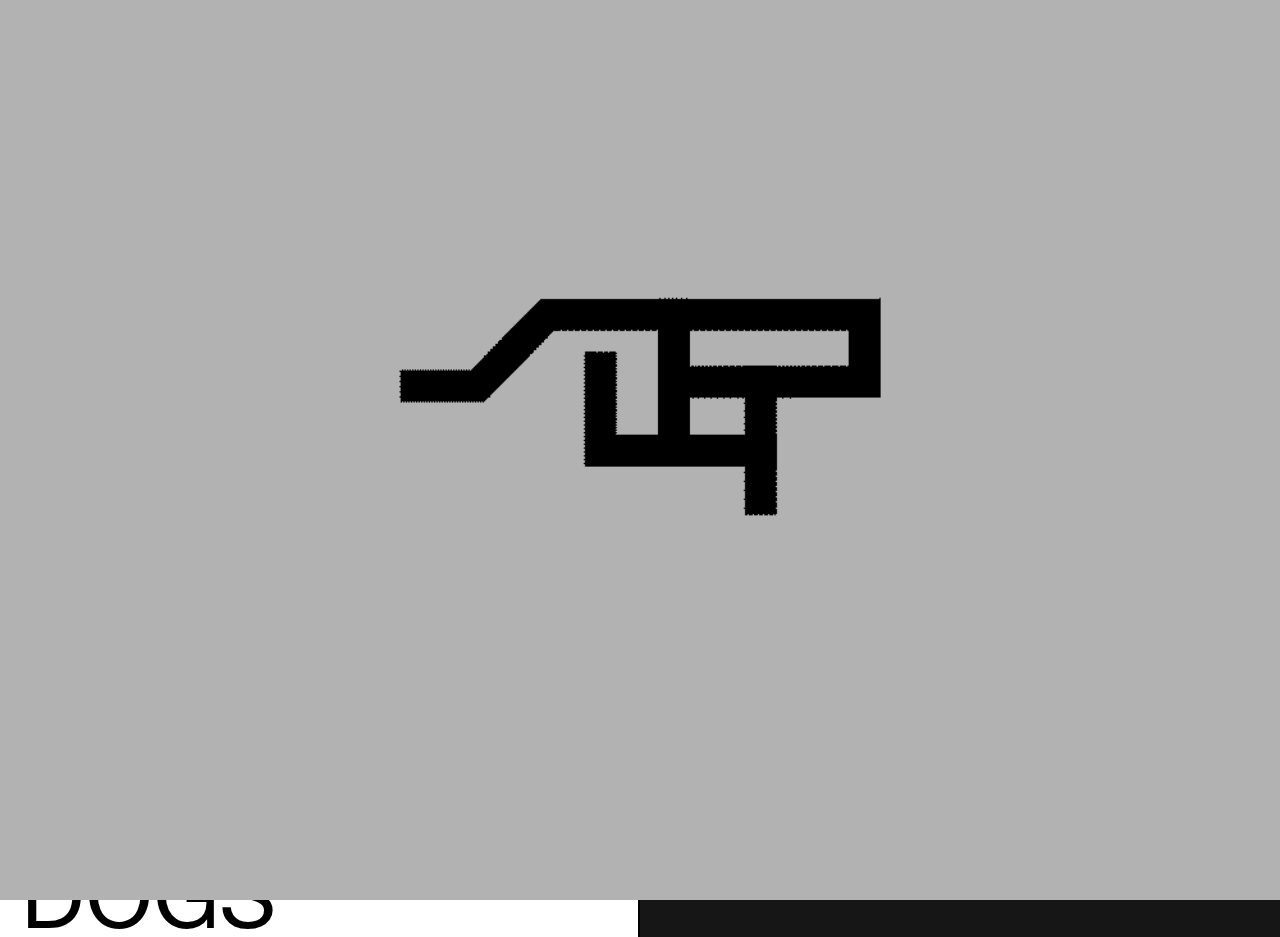
==== commit aa9b7eb5: "Add files via upload" ====
--- a/index.html
+++ b/index.html
@@ -35,10 +35,7 @@
                 <a href="#about">ABOUT</a>
             </div>
         </div>
-        <div id='logo'>
-            <!--svg id="Livello_1" data-name="Livello 1" xmlns="http://www.w3.org/2000/svg" width="auto" height="1em" viewBox="0 0 880.6 565.52">
-              <path d="M578.71,274.7H876.82v69.48H578.71Zm0,128.46h102.6v73.52H578.71ZM438.14,530H681.31v68.67H438.14ZM681.31,724.7l-243.17-.81V653.6H681.31ZM334.73,600.28l42.81-44.43v168H60v59H741.9V402.35H940.64v-185H294.33L162.65,349.84H60V412H190.11L322.61,274.7H516.5V475.87H438.94V343.37H378.35V472.64l-71.9,67.86h-101v59.78Z" transform="translate(-60.04 -217.34)"/>
-            </svg-->
+        <!--div id='logo'>
             <p class='logo_mano 0'> THAT</p>
             <img class='logo_mano 1 hidden' src='mani/mano-1.png'>
             <img class='logo_mano 2 hidden' src='mani/mano-2.png'>
@@ -47,7 +44,10 @@
             <img class='logo_mano 5 hidden' src='mani/mano-5.png'>
             <img class='logo_mano 6 hidden' src='mani/mano-6.png'>
             <img class='logo_mano 7 hidden' src='mani/mano-7.png'>
-        </div>
+        </div-->
+        <figure id='logo'>
+            <img src='img/mani.gif'>
+        </figure>
         <a href='player.html'  style='text-decoration: none;'>PLAYER</a>
     </header>
     <section class='first'>
@@ -62,19 +62,29 @@
         <div id='shop' class='feed_side hidden'>
             <div class="row post"> 
                 <figure>
-                    <img src='post/post3.png'>
-                </figure>
-                <p>Ticket</p>
-
-                <figure>
-                    <img src='post/post4.png'>
-                </figure>
-                <p>Ticket</p>
-
-                <figure>
-                    <img src='post/post5.png'>
-                </figure>
-                <p>Ticket</p>
+                    <img src='img/shop1.png'>
+                </figure>
+                <p>THAT total orange T-shirt, € 25.00</p>
+
+                <figure>
+                    <img src='img/shop4.png'>
+                </figure>
+                <p>THAT total black T-shirt, € 25.00</p>
+
+                <figure>
+                    <img src='img/shop3.png'>
+                </figure>
+                <p>THAT foam hand, € 4.20</p>
+
+                <figure>
+                    <img src='img/shop2.png'>
+                </figure>
+                <p>THAT series orange T-shirt, € 29.00</p>
+
+                <figure>
+                    <img src='img/shop5.png'>
+                </figure>
+                <p>THAT water bottle, € 17.00</p>
             </div>
         </div>
 
@@ -89,7 +99,7 @@
              Amplifying innovative sounds: We believe that truly groundbreaking music deserves a global platform. Through our extensive network and strategic partnerships, we ensure that our artists' voices are heard by a wider audience. Whether it's securing distribution deals, organizing showcases, or curating immersive experiences, we go the extra mile to showcase the innovative sounds that define  THAT Records.<br>
              Fostering a community: We're not just a label; we're a community of like-minded individuals who are passionate about pushing the boundaries of music. We organize events, workshops, and networking opportunities to foster connections between artists, fans, and industry professionals. Together, we create an environment where creativity thrives and innovation flourishes.</p>
             <p>At  THAT Records, we invite you to embark on a musical journey unlike any other. Explore our artist roster, immerse yourself in our curated playlists, and stay up-to-date with the latest trends in disruptive music. Whether you're an artist, a music lover, or an industry insider, we welcome you to be part of our ever-evolving movement.</p>
-            <p>Together, let's redefine the future of music. How about  THAT ?</p>
+            <p>Together, let's redefine the future of music. How about  THAT?</p>
         </div>
 
         <div class='mainArea'>
@@ -117,10 +127,10 @@
                 21:00–04:00</p class='bigTitle'>
                 <div class='columns'>
                     <div class='columns_inside column_1'>
-                        <p><b>Lorem Ipsum</b> is simply dummy text of the printing and typesetting industry. Lorem Ipsum has been the industry's standard dummy text ever since the 1500s, when an unknown printer took a galley of type and scrambled it to make a type specimen book.<p>
-                    </div>
-                    <div class='columns_inside column_2'>
-                        <p><b>Contrary to popular belief</b>, Lorem Ipsum is not simply random text. It has roots in a piece of classical Latin literature from 45 BC, making it over 2000 years old.</p>
+                        <p>Lorem Ipsum is simply dummy text of the printing and typesetting industry. Lorem Ipsum has been the industry's standard dummy text ever since the 1500s, when an unknown printer took a galley of type and scrambled it to make a type specimen book.<p>
+                    </div>
+                    <div class='columns_inside column_2'>
+                        <p>Contrary to popular belief, Lorem Ipsum is not simply random text. It has roots in a piece of classical Latin literature from 45 BC, making it over 2000 years old.</p>
                         <p>Richard McClintock, a Latin professor at Hampden-Sydney College in Virginia, looked up one of the more obscure Latin words.</p>
                     </div>
                 </div>
@@ -148,40 +158,40 @@
                 22:00–02:00</p class='bigTitle'>
                 <div class='columns'>
                     <div class='columns_inside column_1'>
-                        <p><b>Lorem Ipsum</b> is simply dummy text of the printing and typesetting industry. Lorem Ipsum has been the industry's standard dummy text ever since the 1500s, when an unknown printer took a galley of type and scrambled it to make a type specimen book.<p>
-                    </div>
-                    <div class='columns_inside column_2'>
-                        <p><b>Contrary to popular belief</b>, Lorem Ipsum is not simply random text. It has roots in a piece of classical Latin literature from 45 BC, making it over 2000 years old.</p>
+                        <p>Lorem Ipsum is simply dummy text of the printing and typesetting industry. Lorem Ipsum has been the industry's standard dummy text ever since the 1500s, when an unknown printer took a galley of type and scrambled it to make a type specimen book.<p>
+                    </div>
+                    <div class='columns_inside column_2'>
+                        <p>Contrary to popular belief, Lorem Ipsum is not simply random text. It has roots in a piece of classical Latin literature from 45 BC, making it over 2000 years old.</p>
                         <p>Richard McClintock, a Latin professor at Hampden-Sydney College in Virginia, looked up one of the more obscure Latin words.</p>
                     </div>
                 </div>
 
                 <figure class='post'>
-                    <img src='post/post4.png'>
+                    <img src='img/welcome3.png'>
                 </figure>
                 <h1>TUE, 06th JUN.</h1>
-                <p class='bigTitle'> THAT WELCOMES FRED AGAIN</p class='bigTitle'>
-                <div class='columns'>
-                    <div class='columns_inside column_1'>
-                        <p><b>Lorem Ipsum</b> is simply dummy text of the printing and typesetting industry. Lorem Ipsum has been the industry's standard dummy text ever since the 1500s, when an unknown printer took a galley of type and scrambled it to make a type specimen book.<p>
-                    </div>
-                    <div class='columns_inside column_2'>
-                        <p><b>Contrary to popular belief</b>, Lorem Ipsum is not simply random text. It has roots in a piece of classical Latin literature from 45 BC, making it over 2000 years old.</p>
+                <p class='bigTitle'> THAT WELCOMES POST NEBBIA</p class='bigTitle'>
+                <div class='columns'>
+                    <div class='columns_inside column_1'>
+                        <p>Lorem Ipsum is simply dummy text of the printing and typesetting industry. Lorem Ipsum has been the industry's standard dummy text ever since the 1500s, when an unknown printer took a galley of type and scrambled it to make a type specimen book.<p>
+                    </div>
+                    <div class='columns_inside column_2'>
+                        <p>Contrary to popular belief, Lorem Ipsum is not simply random text. It has roots in a piece of classical Latin literature from 45 BC, making it over 2000 years old.</p>
                         <p>Richard McClintock, a Latin professor at Hampden-Sydney College in Virginia, looked up one of the more obscure Latin words.</p>
                     </div>
                 </div>
 
                 <figure class='post'>
-                    <img src='post/post3.png'>
+                    <img src='img/playlist2.png'>
                 </figure>
                 <h1>MON, 05th JUN.</h1>
                 <p class='bigTitle'> THAT PRESENTS: OUR NEW TECHNO PLAYLIST</p class='bigTitle'>
                 <div class='columns'>
                     <div class='columns_inside column_1'>
-                        <p><b>Lorem Ipsum</b> is simply dummy text of the printing and typesetting industry. Lorem Ipsum has been the industry's standard dummy text ever since the 1500s, when an unknown printer took a galley of type and scrambled it to make a type specimen book.<p>
-                    </div>
-                    <div class='columns_inside column_2'>
-                        <p><b>Contrary to popular belief</b>, Lorem Ipsum is not simply random text. It has roots in a piece of classical Latin literature from 45 BC, making it over 2000 years old.</p>
+                        <p>Lorem Ipsum is simply dummy text of the printing and typesetting industry. Lorem Ipsum has been the industry's standard dummy text ever since the 1500s, when an unknown printer took a galley of type and scrambled it to make a type specimen book.<p>
+                    </div>
+                    <div class='columns_inside column_2'>
+                        <p>Contrary to popular belief, Lorem Ipsum is not simply random text. It has roots in a piece of classical Latin literature from 45 BC, making it over 2000 years old.</p>
                         <p>Richard McClintock, a Latin professor at Hampden-Sydney College in Virginia, looked up one of the more obscure Latin words.</p>
                     </div>
                 </div>
@@ -190,37 +200,34 @@
 
 
             <!--RIGHT-->
-            <div class='columns'>
+            <div class='columns bigRight'>
                 <div class='gallery'>
                     <figure>
                         <img src='post/post9.png'>
                     </figure>
                     <figure>
-                        <img src='post/post1.png'>
-                    </figure>
-                    <figure>
-                        <img src='post/post2.png'>
-                    </figure>
-                    <figure>
-                        <img src='post/post3.png'>
-                    </figure>
-                    <figure>
-                        <img src='post/post4.png'>
-                    </figure>
-                    <figure>
-                        <img src='post/post5.png'>
-                    </figure>
-                    <figure>
-                        <img src='post/post6.png'>
-                    </figure>
-                    <figure>
-                        <img src='post/post7.png'>
-                    </figure>
-                    <figure>
-                        <img src='post/post8.png'>
-                    </figure>
-                </div>
-                <figcaption>A nice image caption about our concerts, events and playlists.</figcaption>
+                        <img src='img/playlist3.png'>
+                    </figure>
+                    <figure>
+                        <img src='img/welcome.png'>
+                    </figure>
+                    <figure>
+                        <img src='img/playlist.png'>
+                    </figure>
+                    <figure>
+                        <img src='img/welcome2.png'>
+                    </figure>
+                    <figure>
+                        <img src='img/playlist2.png'>
+                    </figure>
+                    <figure>
+                        <img src='img/welcome3.png'>
+                    </figure>
+                    <figure>
+                        <img src='img/logoHand1.png'>
+                    </figure>
+                </div>
+                <figcaption></figcaption>
             </div>
         </div>
     </section>
--- a/main.css
+++ b/main.css
@@ -9,7 +9,7 @@
 :root {
 	--fontSizeS: .8em;
 	--fontSizeM: 1.2em;
-	--fontSizeL: 3em;
+	--fontSizeL: 20px;
 	--grey: #b2b2b2;
 	--orange: rgb(255,70,0);
 	--black: #161616;
@@ -88,7 +88,12 @@
 }
 header #logo {
 	display: flex;
-	align-items: baseline;
+	align-items: center;
+	margin: 0;
+	width: 120px;
+	height: 1em;
+	object-fit: cover;
+	padding-top: 20px;
 }
 header #logo p {
 	margin-left: 10px;
@@ -102,7 +107,10 @@
 	background-color: var(--orange);
 }*/
 header #logo img {
-	height: 1.4em;
+	/*height: 1.4em;*/
+	width: 100%;
+	object-fit: cover;
+	tab-size: ;
 }
 /*header #logo img:hover {
 	background-color: var(--orange);
@@ -186,7 +194,7 @@
 	filter: invert();
 }
 section.player marquee {
-	margin-top: calc(.6em + calc(var(--margin) * 2));
+	margin-top: calc(1.3em + calc(var(--margin) * 2));
 	position: absolute;
 	left: 0;
 	top: 0;
@@ -196,7 +204,7 @@
 	width: 100vw;
 	position: relative;
 	display: flex;
-	margin-top: 4.4em;
+	margin-top: 2em;
 	overflow: hidden;
 	flex-direction: row-reverse;
 }
@@ -205,9 +213,13 @@
 	width: 50%;
 	padding: var(--margin);
 	justify-content: space-between;
-	height: calc(100vh - 8.9em);
+	height: calc(100vh - 4em);
 
   overflow: auto;
+}
+
+section .columns.bigRight {
+	background-color: var(--black);
 }
 
 section .columns .gallery {
@@ -295,7 +307,7 @@
 	border-right: 2px solid black;
 	transition: .6s transform ease-in-out;
 
-	height: calc(100vh - 8.9em);
+	height: calc(100vh - 4em);
   overflow: auto;
 }
 section.first .feed_side.hidden {
@@ -303,17 +315,20 @@
 }
 
 #shop {
-	margin-top: 4.4em;
+	margin-top: 2em;
 	z-index: 2;
 	background-color: var(--grey);
 }
 #about {
-	margin-top: 4.4em;
+	margin-top: 2em;
 	z-index: 2;
 	background-color: var(--orange);
 }
 #shop figure:not(:first-child) {
 	margin-top: 2em;
+}
+#shop figure {
+	margin-bottom: 10px;
 }
 
 section.first .feed_side p,
@@ -420,17 +435,17 @@
 }
 .controlContainer {
 	position:absolute;
-	top:calc(calc(50% + 20vw) + 40px);
+	top:calc(calc(50% + 15vw) + 40px);
 	left:50%;
 	z-index:11;
-	width:40vw;
+	width:30vw;
 	height: auto;
 	transform: translate(-50%,-50%);
 	background-color: white;
 }
 
 .audio-player {
-  width: 40vw;
+  width: 30vw;
   padding: 0;
   margin: 0;
 }
@@ -514,4 +529,34 @@
   top: 0;
   height: 100%;
   background-color: coral;
+}
+
+/*QUERY MOBILE*/
+@media only screen and (max-width: 768px) {
+	header {
+		padding-bottom: 8px;
+	}
+	section.player marquee {
+		margin-top: calc(.6em + calc(var(--margin) * 2));
+		height: 2.2em;
+		font-size: 20px;
+	}
+	section.first {
+		margin-top: calc(1em + calc(var(--margin) * 2));
+	}
+	marquee {
+		padding-top: 10px;
+		font-size: 24px;
+		height: 2em;
+	}
+	.audio-player{
+		width: 90vw;
+	}
+	.controlContainer {
+		top: calc(calc(50% + 45vw) + 40px);
+		width: 90vw;
+	}
+	header #logo {
+		padding-top: 0px;
+	}
 }